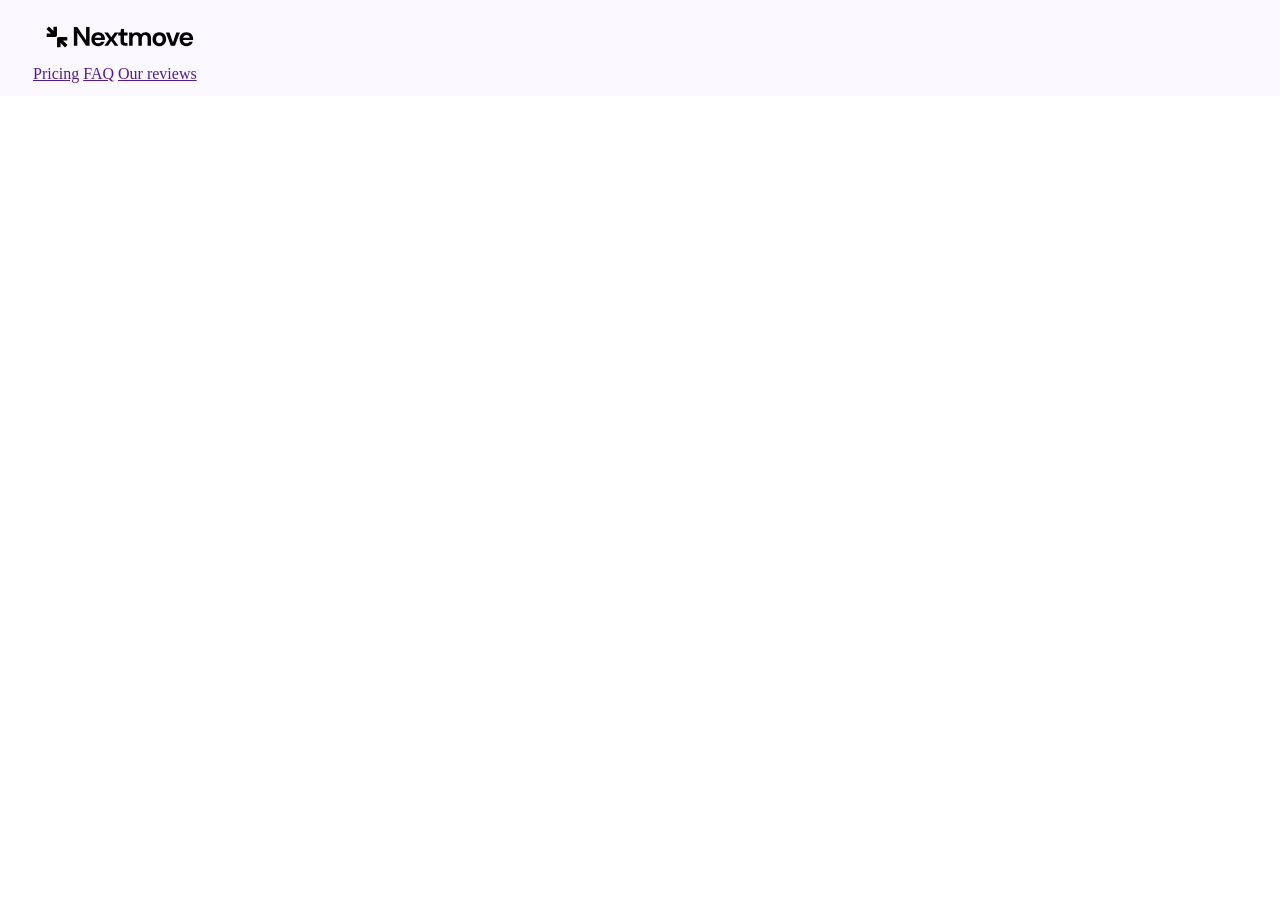
==== index.html @ fe8a16c2 "Initial commit" ====
<!DOCTYPE html>
<html lang="en">
<head>
    <meta charset="UTF-8">
    <meta name="viewport" content="width=device-width, initial-scale=1.0">
    <title>Document</title>
    <link rel="stylesheet" href="./CSS/style.css">
</head>
<body>
    <header>
        <div class="header_container">
            <div class="navbar">
                <img src="./image/Logo.svg" alt="" class="logo">
                <div class="nav_links">
                    <a href="">Pricing</a>
                    <a href="">FAQ</a>
                    <a href="">Our reviews</a>
                </div>
            </div>
        </div>  
    </header>
</body>
</html>
---- CSS/style.css ----
*{
    margin: 0;
    padding: 0;
    box-sizing: border-box;
}

.header_container{
    width: 100%;
    min-height: 72px;
    border: 1px solid #FBF9FF;
    background-color: #FBF9FF;
}
.navbar{
    margin: 12px 32px;
}
.logo{
    padding: 13px;
    display: inline-block;
}
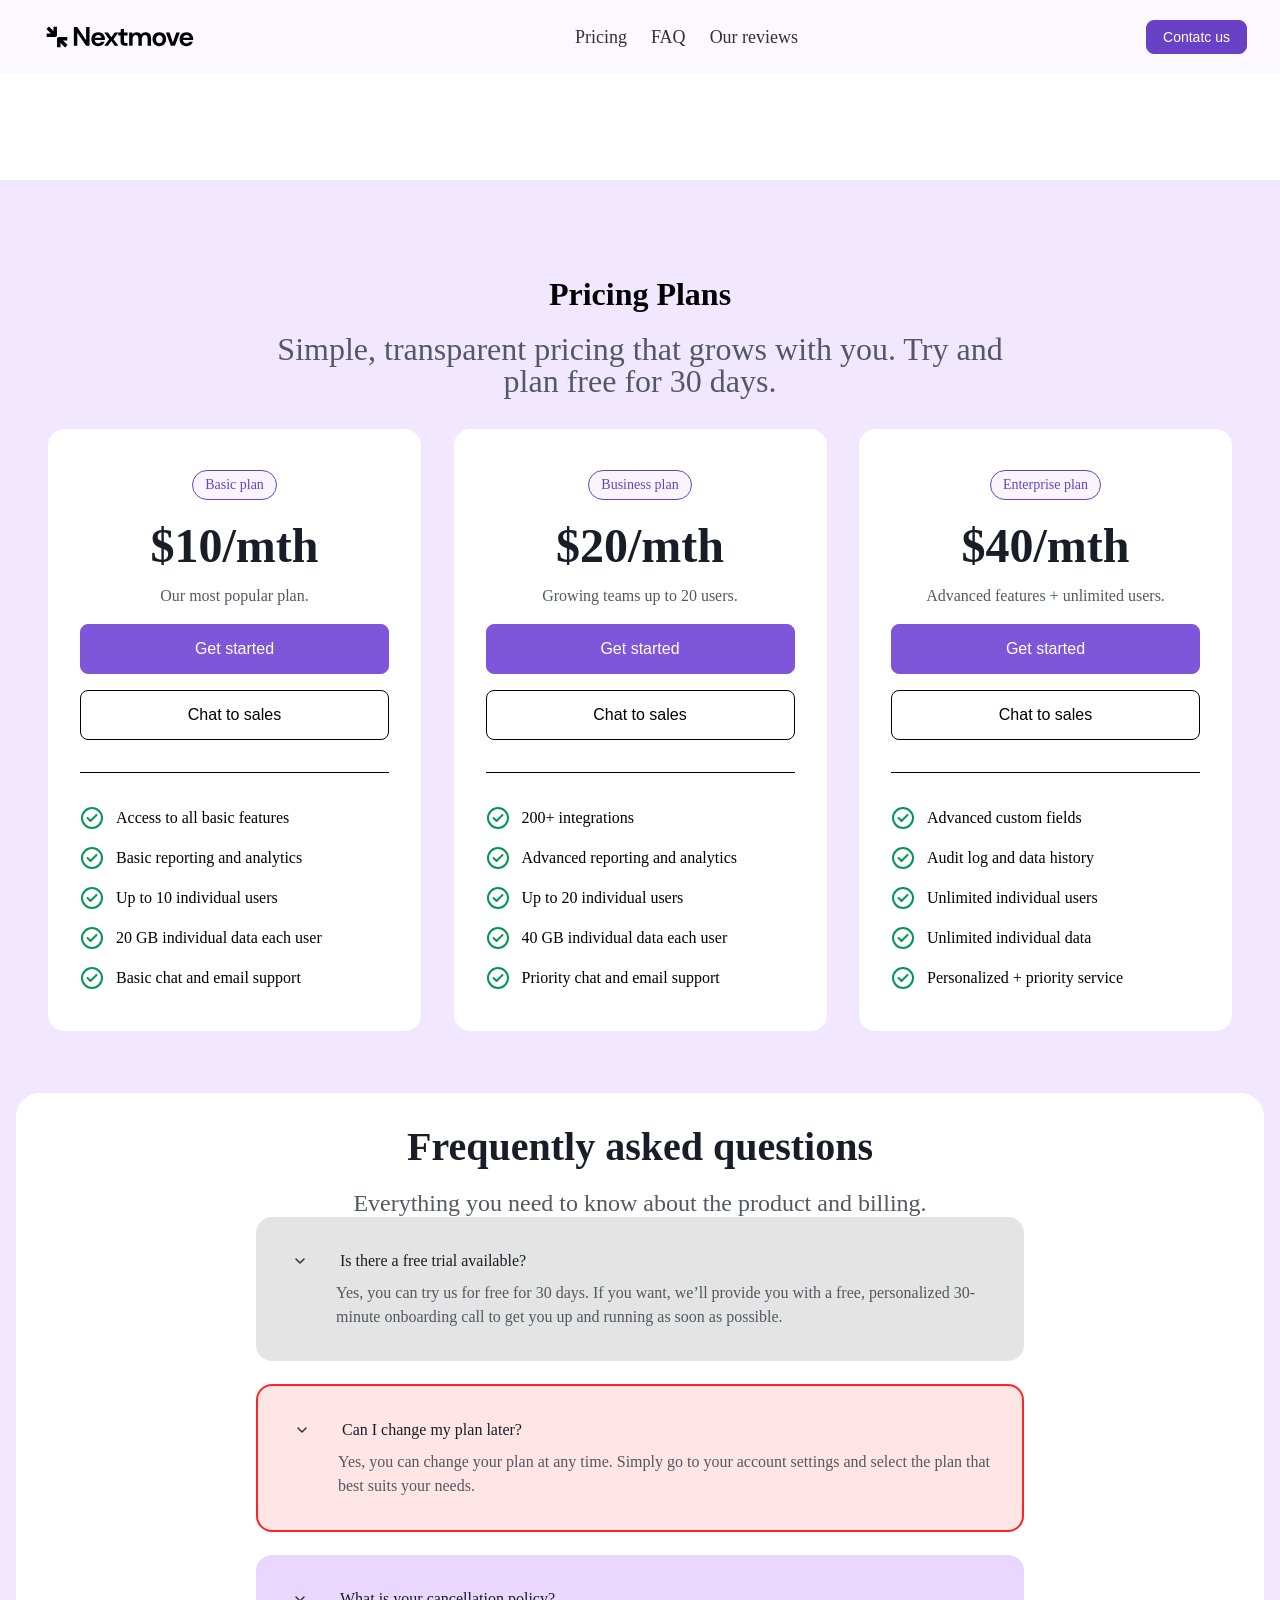
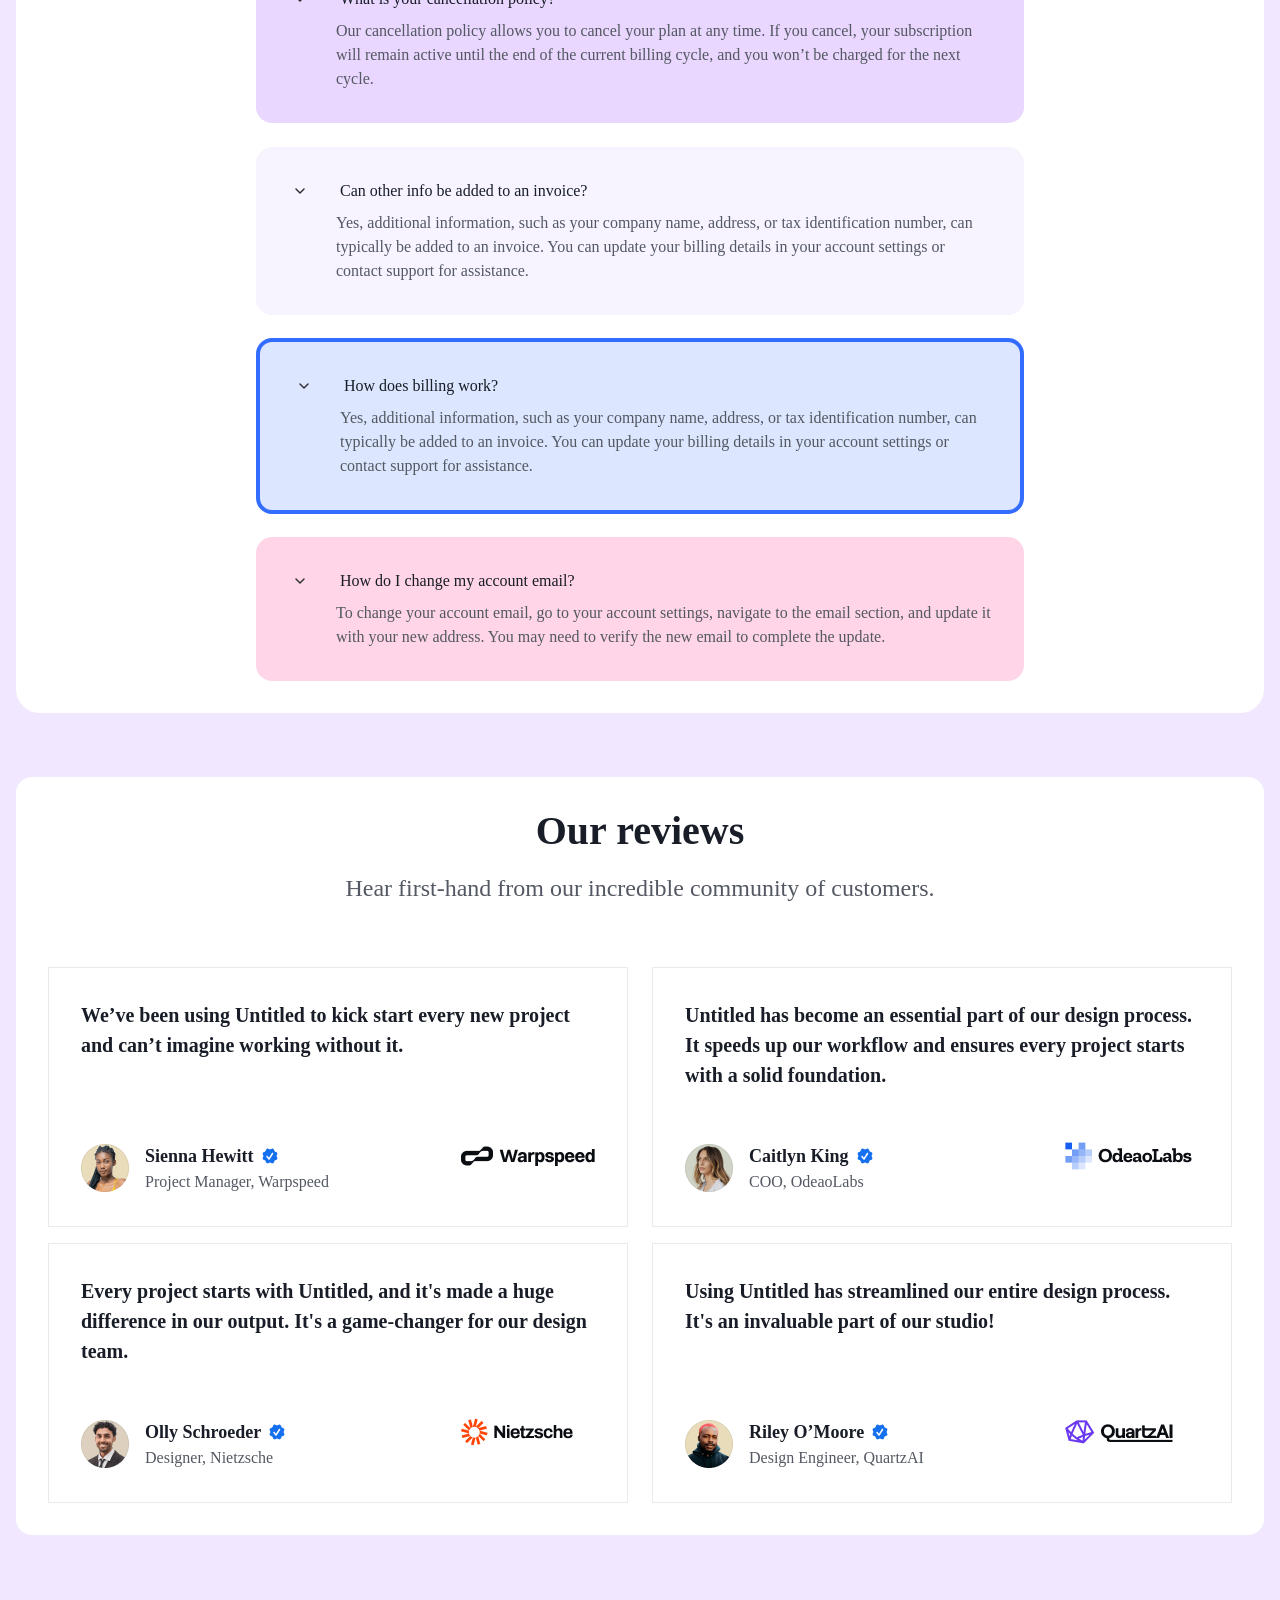
==== commit 492c2314: "css2-5-revised_version" ====
--- a/index.html
+++ b/index.html
@@ -16,8 +16,367 @@
                     <a href="">FAQ</a>
                     <a href="">Our reviews</a>
                 </div>
+                <div class="contact_button_container">
+                    <input type="button" name=""  value="Contatc us" class="contact_us_button">
+                </div>
             </div>
         </div>  
     </header>
+
+    <main>
+        <div class="main_container">
+            <div class="pricing_container">
+                <div class="pricing_head">
+                    <h1>
+                        Pricing Plans
+                    </h1>
+                    <p class="pricing_subtitle">
+                        Simple, transparent pricing that grows with you. Try and plan free for 30 days.
+                    </p>
+                </div>
+                <div class="pricing_items_container">
+                    <div class="pricing_plans">
+                        <div class="plan_head_container">
+                            <h2 class="card_head">
+                                Basic plan
+                            </h2>
+                            <p class="card_price">
+                                $10/mth
+                            </p>
+                            <p class="card_subtitle">
+                                Our most popular plan.
+                            </p>
+                        </div>
+
+                        <div class="plan_button_container">
+                            <input type="button" name="" value="Get started" class="start_button">
+                            <input type="button" name="" value="Chat to sales" class="chat_button">
+                        </div>
+
+                        <div class="list_container">
+                            <div class="list_wrapper">
+                                <div class="list_items">
+                                    <img src="./image/check-circle.svg" alt="">
+                                    <p>
+                                        Access to all basic features
+                                    </p>
+                                </div>
+                                <div class="list_items">
+                                    <img src="./image/check-circle.svg" alt="">
+                                    <p>
+                                        Basic reporting and analytics
+                                    </p>
+                                </div>
+                                <div class="list_items">
+                                    <img src="./image/check-circle.svg" alt="">
+                                    <p>
+                                        Up to 10 individual users
+                                    </p>
+                                </div>
+                                <div class="list_items">
+                                    <img src="./image/check-circle.svg" alt="">
+                                    <p>
+                                        20 GB individual data each user
+                                    </p>
+                                </div>
+                                <div class="list_items">
+                                    <img src="./image/check-circle.svg" alt="">
+                                    <p>
+                                        Basic chat and email support
+                                    </p>
+                                </div>
+                            </div>
+                        </div>
+                    </div>
+
+                    <div class="pricing_plans">
+                        <div class="plan_head_container">
+                            <h2 class="card_head">
+                                Business plan 
+                            </h2>
+                            <p class="card_price">
+                                $20/mth
+                            </p>
+                            <p class="card_subtitle">
+                                Growing teams up to 20 users.
+                            </p>
+                        </div>
+
+                        <div class="plan_button_container">
+                            <input type="button" name="" value="Get started" class="start_button">
+                            <input type="button" name="" value="Chat to sales" class="chat_button">
+                        </div>
+
+                        <div class="list_container">
+                            <div class="list_wrapper">
+                                <div class="list_items">
+                                    <img src="./image/check-circle.svg" alt="">
+                                    <p>
+                                        200+ integrations
+                                    </p>
+                                </div>
+                                <div class="list_items">
+                                    <img src="./image/check-circle.svg" alt="">
+                                    <p>
+                                        Advanced reporting and analytics
+                                    </p>
+                                </div>
+                                <div class="list_items">
+                                    <img src="./image/check-circle.svg" alt="">
+                                    <p>
+                                        Up to 20 individual users
+                                    </p>
+                                </div>
+                                <div class="list_items">
+                                    <img src="./image/check-circle.svg" alt="">
+                                    <p>
+                                        40 GB individual data each user
+                                    </p>
+                                </div>
+                                <div class="list_items">
+                                    <img src="./image/check-circle.svg" alt="">
+                                    <p>
+                                        Priority chat and email support
+                                    </p>
+                                </div>
+                            </div>
+                        </div>
+
+                    </div>
+
+                    <div class="pricing_plans">
+                        <div class="plan_head_container">
+                            <h2 class="card_head">
+                                Enterprise plan
+                            </h2>
+                            <p class="card_price">
+                                $40/mth
+                            </p>
+                            <p class="card_subtitle">
+                                Advanced features + unlimited users.
+                            </p>
+                        </div>
+
+                        <div class="plan_button_container">
+                            <input type="button" name="" value="Get started" class="start_button">
+                            <input type="button" name="" value="Chat to sales" class="chat_button">
+                        </div>
+
+                        <div class="list_container">
+                            <div class="list_wrapper">
+                                <div class="list_items">
+                                    <img src="./image/check-circle.svg" alt="">
+                                    <p>
+                                        Advanced custom fields
+                                    </p>
+                                </div>
+                                <div class="list_items">
+                                    <img src="./image/check-circle.svg" alt="">
+                                    <p>
+                                        Audit log and data history
+                                    </p>
+                                </div>
+                                <div class="list_items">
+                                    <img src="./image/check-circle.svg" alt="">
+                                    <p>
+                                        Unlimited individual users
+                                    </p>
+                                </div>
+                                <div class="list_items">
+                                    <img src="./image/check-circle.svg" alt="">
+                                    <p>
+                                        Unlimited individual data
+                                    </p>
+                                </div>
+                                <div class="list_items">
+                                    <img src="./image/check-circle.svg" alt="">
+                                    <p>
+                                        Personalized + priority service
+                                    </p>
+                                </div>
+                            </div>
+                        </div>
+                    </div>
+                    
+                </div>
+
+            </div>
+
+            <div class="asked_questions_container">
+
+                <div class="questions_head_container">
+                    <h2 class="question_head">
+                        Frequently asked questions
+                    </h2>
+                    <p class="question_subtitle">
+                        Everything you need to know about the product and billing.
+                    </p>
+                </div>
+
+                <div class="items_wrapper">
+                <div class="question_item_container first">
+                    <img src="./image/Arrows, Diagrams/Group.svg" alt="" class="arrow">
+                    <h2 class="question">
+                        Is there a free trial available?
+                    </h2>
+                    <p class="question_text">
+                        Yes, you can try us for free for 30 days. If you want, we’ll provide you with a free, personalized 30-minute onboarding call to get you up and running as soon as possible.
+                    </p>
+                </div>
+                <div class="question_item_container second">
+                    <img src="./image/Arrows, Diagrams/Group.svg" alt="" class="arrow">
+                    <h2 class="question">
+                        Can I change my plan later?
+                    </h2>
+                    <p class="question_text">
+                        Yes, you can change your plan at any time. Simply go to your account settings and select the plan that best suits your needs.
+                    </p>
+                </div>
+                <div class="question_item_container third">
+                    <img src="./image/Arrows, Diagrams/Group.svg" alt="" class="arrow">
+                    <h2 class="question">
+                        What is your cancellation policy?
+                    </h2>
+                    <p class="question_text">
+                        Our cancellation policy allows you to cancel your plan at any time. If you cancel, your subscription will remain active until the end of the current billing cycle, and you won’t be charged for the next cycle.
+                    </p>
+                </div>
+                <div class="question_item_container fourth">
+                    <img src="./image/Arrows, Diagrams/Group.svg" alt="" class="arrow">
+                    <h2 class="question">
+                        Can other info be added to an invoice?
+                    </h2>
+                    <p class="question_text">
+                        Yes, additional information, such as your company name, address, or tax identification number, can typically be added to an invoice. You can update your billing details in your account settings or contact support for assistance.
+                    </p>
+                </div>
+                <div class="question_item_container fifth">
+                    <img src="./image/Arrows, Diagrams/Group.svg" alt="" class="arrow">
+                    <h2 class="question">
+                        How does billing work?
+                    </h2>
+                    <p class="question_text">
+                        Yes, additional information, such as your company name, address, or tax identification number, can typically be added to an invoice. You can update your billing details in your account settings or contact support for assistance.
+                    </p>
+                </div>
+                <div class="question_item_container sixth">
+                    <img src="./image/Arrows, Diagrams/Group.svg" alt="" class="arrow">
+                    <h2 class="question">
+                        How do I change my account email?
+                    </h2>
+                    <p class="question_text">
+                        To change your account email, go to your account settings, navigate to the email section, and update it with your new address. You may need to verify the new email to complete the update.
+                    </p>
+                </div>
+                </div>
+            </div>
+
+            <div class="review_container">
+                <div class="review_head_container">
+                    <h2 class="review_head">
+                        Our reviews
+                    </h2>
+                    <p class="review_subtitle">
+                        Hear first-hand from our incredible community of customers.
+                    </p>
+                </div>  
+                
+                <div class="review_content_container">
+                    <div class="review_card">
+                        <div class="card_text">
+                            <p class="avatar_description">
+                                We’ve been using Untitled to kick start every new project and can’t imagine working without it.
+                            </p>
+                        </div>
+                        <div class="card_wrapper">
+                            <div class="avatar_container">
+                                <img src="./image/Avatar.png" alt="" class="avatar_image">
+                                <div class="avatar_info_container">
+                                    <p class="avatar_name">
+                                        Sienna Hewitt
+                                    </p>
+                                    <img src="./image/Verified tick.svg" alt="" class="verified">
+                                    <p class="avatar_status">
+                                        Project Manager, Warpspeed
+                                    </p>
+                                </div>
+                                <img src="./image/Company logo.png" alt="" class="company_logo">
+                            </div>
+                        </div>
+
+                    </div>
+
+                    <div class="review_card">
+                        <div class="card_text">
+                            <p class="avatar_description">
+                                Untitled has become an essential part of our design process. It speeds up our workflow and ensures every project starts with a solid foundation.
+                            </p>
+                        </div>
+                        <div class="card_wrapper">
+                            <div class="avatar_container">
+                                <img src="./image/Avatar2.png" alt="" class="avatar_image">
+                                <div class="avatar_info_container">
+                                    <p class="avatar_name">
+                                        Caitlyn King
+                                    </p>
+                                    <img src="./image/Verified tick.svg" alt="" class="verified">
+                                    <p class="avatar_status">
+                                        COO, OdeaoLabs
+                                    </p>
+                                </div>
+                                <img src="./image/Company logo1.png" alt="" class="company_logo">
+                            </div>
+                        </div>
+                    </div>
+
+                    <div class="review_card">
+                        <div class="card_text">
+                            <p class="avatar_description">
+                                Every project starts with Untitled, and it's made a huge difference in our output. It's a game-changer for our design team.
+                            </p>
+                        </div>
+                        <div class="card_wrapper">
+                            <div class="avatar_container">
+                                <img src="./image/Avatar3.png" alt="" class="avatar_image">
+                                <div class="avatar_info_container">
+                                    <p class="avatar_name">
+                                        Olly Schroeder
+                                    </p>
+                                    <img src="./image/Verified tick.svg" alt="" class="verified">
+                                    <p class="avatar_status">
+                                        Designer, Nietzsche
+                                    </p>
+                                </div>
+                                <img src="./image/Company logo3.png" alt="" class="company_logo">
+                            </div>
+                        </div>
+                    </div>
+
+                    <div class="review_card">
+                        <div class="card_text">
+                            <p class="avatar_description">
+                                Using Untitled has streamlined our entire design process. It's an invaluable part of our studio!
+                            </p>
+                        </div>
+                        <div class="card_wrapper">
+                            <div class="avatar_container">
+                                <img src="./image/Avatar4.png" alt="" class="avatar_image">
+                                <div class="avatar_info_container">
+                                    <p class="avatar_name">
+                                        Riley O’Moore
+                                    </p>
+                                    <img src="./image/Verified tick.svg" alt="" class="verified">
+                                    <p class="avatar_status">
+                                        Design Engineer, QuartzAI
+                                    </p>
+                                </div>
+                                <img src="./image/Company logo4.png" alt="" class="company_logo">
+                            </div>
+                        </div>
+                    </div>
+                </div>
+            </div>
+        </div>
+    </main>
 </body>
 </html>
--- a/CSS/style.css
+++ b/CSS/style.css
@@ -12,9 +12,343 @@
 }
 .navbar{
     margin: 12px 32px;
+    display: flex;
+    justify-content: space-between;
+    align-items: center;
 }
 .logo{
     padding: 13px;
     display: inline-block;
 }
-
+.nav_links{
+    display: inline-block;
+}
+a{
+    color: #323232;
+    font-size: 18px;
+    font-weight: 400;
+    text-decoration: none;
+    padding-left: 20px;
+}
+.contact_us_button{
+    font-size: 14px;
+    font-weight: 500;
+    padding: 8px 16px;
+    border: 1px solid #6941C6;
+    background-color: #6941C6;
+    border-radius: 8px;
+    color: white;
+
+}
+/*მთავარი  კონტენტი*/
+.main_container{
+    max-width: 1440px;
+    width: 100%;
+    margin: 0 auto;
+    background-color: #F1E8FF;
+    margin-top: 106px;
+    display: flex;
+    flex-direction: column;
+    justify-content: space-around;
+    align-items: center;
+}
+.pricing_container{
+    margin-top: 96px;
+    max-width: 1248px;
+    width: 100%;
+    height: 753px;
+}
+.pricing_head{
+    max-width: 768px;
+    width: 100%;
+    margin: 0 auto;
+    text-align: center;
+}
+.pricing_subtitle{
+    font-size: 32px;
+    font-weight: 400;
+    line-height: 32px;
+    color: #535862;
+    margin-top: 20px;
+}
+.pricing_items_container{
+    max-width: 1184px;
+    width: 100%;
+    margin: 0 auto;
+    margin-top: 32px;
+    display: flex;
+    justify-content: space-between;
+}
+.pricing_plans{
+    max-width: 373px;
+    width: 100%;
+    border: 1px solid white;
+    background-color: white;
+    border-radius: 16px;
+}
+
+
+.plan_head_container{
+    text-align: center;
+}
+.card_head{
+    width: fit-content;
+    font-size: 14px;
+    font-weight: 500;
+    line-height: 20px;
+    color: #6941C6;
+    border: 1px solid #6941C6;
+    border-radius: 9999px;
+    padding: 4px 12px;
+    margin: 0 auto;
+    margin-top: 40px;
+    background-color: #F9F5FF;
+}
+.card_price{
+    font-size: 48px;
+    font-weight: 600;
+    line-height: 60px;
+    color: #181D27;
+    margin-top: 16px;
+}
+.card_subtitle{
+    font-size: 16px;
+    font-weight: 400;
+    line-height: 24px;
+    color: #535862;
+    margin-top: 8px;
+}
+
+.plan_button_container{
+    display: flex;
+    flex-direction: column;
+    align-items: center;
+}
+.start_button{
+    max-width: 309px;
+    width: 100%;
+    border-radius: 8px;
+    border: 1px solid #7F56D9;
+    background-color: #7F56D9;
+    padding: 12px 18px;
+    margin-top: 16px;
+    font-size: 16px;
+    font-weight: 600px;
+    line-height: 24px;
+    color: white;
+}
+.chat_button{
+    margin-top: 12px;
+    max-width: 309px;
+    width: 100%;
+    border-radius: 8px;
+    border: 1px solid black;
+    background-color: white;
+    padding: 12px 18px;
+    margin-top: 16px;
+    font-size: 16px;
+    font-weight: 600px;
+    line-height: 24px;
+}
+
+.list_container{
+    max-width: 309px;
+    width: 100%;
+    /*ზედა ბორდერი არის და არ უნდა წავშალო*/
+    border-top: 1px solid black;
+    margin: 0 auto;
+    margin-top: 32px;
+
+}
+.list_wrapper{
+    display: flex;
+    flex-direction: column;
+    row-gap: 16px;
+    margin-top: 33px;
+    margin-bottom: 40px;
+}
+.list_items{
+    display: flex;
+    align-items: center;
+    gap: 12px;
+}
+
+.asked_questions_container{
+    margin-top: 64px;
+    margin-bottom: 64px;
+    max-width: 1248px;
+    width: 100%;
+    padding: 32px 0px;
+    background-color: white;
+    border-radius: 24px;
+    display: flex;
+    flex-direction: column;
+    align-items: center;
+    justify-content: space-around;
+}
+.questions_head_container{
+    text-align: center;
+}
+.question_head{
+    font-size: 40px;
+    font-weight: 800;
+    line-height: 44px;
+    color: #181D27;
+}
+.question_subtitle{
+    font-size: 24px;
+    font-weight: 400;
+    line-height: 28px;
+    color: #535862;
+    margin-top: 20px;
+}
+.items_wrapper{
+    max-width: 768px;
+    width: 100%;
+    height: 1064px;
+}
+.arrow{
+    display: inline-block;
+    vertical-align: middle;
+}
+.question{
+    display: inline-block;
+    font-size: 16px;
+    font-weight: 400;
+    line-height: 24px;
+    vertical-align: middle;
+    margin-left: 24px;
+    color: #181D27;
+}
+.question_text{
+    margin-left: 48px;
+    font-size: 16px;
+    font-weight: 400;
+    line-height: 24px;
+    color: #535862;
+    margin-top: 8px;
+}
+.question_item_container{
+    max-width: 768px;
+    padding: 32px;
+    border-radius: 16px;
+}
+.items_wrapper{
+    display: flex;
+    flex-direction: column;
+    justify-content: space-between;
+}
+/*card-ების ფერები და ბორდერები*/
+.first{
+    background-color: #E4E4E4;
+}
+.second{
+    border: 2px solid #FF2323;
+    background-color: #FFE5E5;
+}
+.third{
+    background-color: #E9D7FF;
+}
+.fourth{
+    background-color: #F7F4FF;
+}
+.fifth{
+    border: 4px solid #326DFF;
+    background: #DCE6FF;
+}
+.sixth{
+    background: #FFD5E7; 
+}
+
+
+
+.review_container{
+    max-width: 1248px;
+    width: 100%;
+    height: 758px;
+    margin-bottom: 96px;
+    background-color: white; 
+    border-radius: 16px;
+    padding: 32px ;
+}
+.review_head_container{
+    max-width: 768px;
+    width: 100%;
+    margin: 0 auto;
+    text-align: center;
+}
+.review_head{
+    font-size: 40px;
+    font-weight: 600;
+    line-height: 44px;
+    color: #181D27;
+}
+.review_subtitle{
+    font-size: 24px;
+    font-weight: 400;
+    line-height: 30px;
+    color: #535862;
+    margin-top: 20px;
+}
+.review_content_container{
+    height: 536px;
+    margin-top: 64px;
+    display: flex;
+    flex-wrap: wrap;    
+    justify-content: space-between;
+    align-content: space-between;
+
+}
+.review_card{
+    max-width: 580px;
+    width: 100%;
+    border: 1px solid #E9EAEB;
+    padding: 32px;
+    display: flex;
+    flex-direction: column;
+    justify-content: space-between;
+}
+.avatar_description{
+    font-size: 20px;
+    font-weight: 700;
+    line-height: 30px;
+    color: #181D27;
+}
+.avatar_image{
+    display: inline-block;
+    vertical-align: middle;
+}   
+.avatar_info_container{
+    max-width: 300px;
+    width: 100%;
+    display: inline-block;
+    vertical-align: middle;
+    margin-left: 12px;
+} 
+.verified{
+    display: inline-block;
+    margin-left: 4px;
+    vertical-align: middle;
+}
+.avatar_name{
+    display: inline-block;
+    vertical-align: middle;
+    font-size: 18px;
+    font-weight: 600;
+    line-height: 28px;
+    color: #181D27;
+}
+.avatar_status{
+    font-size: 16px;
+    font-weight: 400;
+    line-height: 24px;
+    color: #535862;
+}
+.card_wrapper{
+    margin-top: 50px;
+}
+.company_logo{
+    display: inline-block;
+    margin-left: 12px;
+}
+
